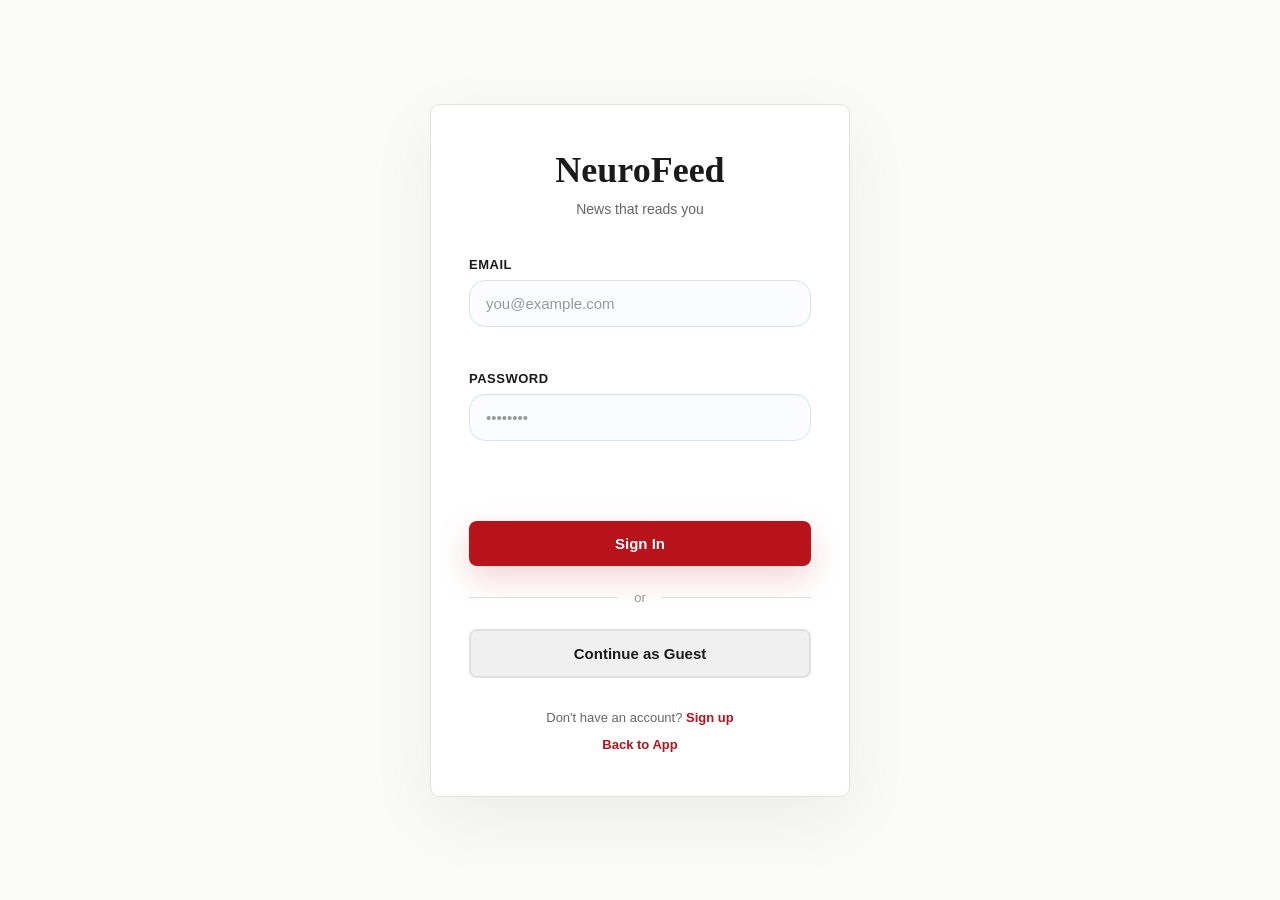
==== final/frontend/index.html @ 17c250f6 "Add Render + Netlify split deployment support The frontend hardcoded api = "http://localhost:8000", " ====
<!doctype html>
<html lang="en">
  <head>
    <meta charset="UTF-8" />
    <meta name="viewport" content="width=device-width, initial-scale=1.0" />
    <title>NeuroFeed</title>
    <link rel="preconnect" href="https://fonts.googleapis.com" />
    <link rel="preconnect" href="https://fonts.gstatic.com" crossorigin />
    <link href="https://fonts.googleapis.com/css2?family=Source+Serif+4:opsz,wght@8..60,400;8..60,600;8..60,700;8..60,900&family=Source+Sans+3:wght@400;500;600;700&display=swap" rel="stylesheet" />
    <link rel="stylesheet" href="styles.css" />
  </head>
  <body>
    <main class="shell">

      <!-- ░░ ONBOARDING ░░ -->
      <section class="panel onboarding" id="onboarding">
        <div class="ob-hero">
          <p class="ob-kicker">NeuroFeed</p>
          <h1>News that reads <em>you</em>.</h1>
          <p class="lede">Your feed adapts after every article you read — shaped quietly by attention, mood, time of day and location.</p>
        </div>

        <form id="onboardForm" class="form">
          <div class="form-section-label">Identity</div>
          <label>
            User ID
            <input name="user_id" placeholder="Leave blank to auto-generate" list="userOptions" />
            <datalist id="userOptions"></datalist>
          </label>

          <div class="form-section-label">Interests</div>
          <div id="interestOptions" class="checkbox-grid"></div>

          <div class="form-section-label">Context</div>
          <div class="grid-2">
            <label>
              Mood
              <input name="mood" placeholder="focused, curious…" value="curious" />
            </label>
            <label>
              Minutes available
              <input name="time_available" type="number" value="12" min="1" max="120" />
            </label>
          </div>
          <div class="grid-2">
            <label>
              Time of day
              <select name="time_of_day">
                <option>morning</option>
                <option>afternoon</option>
                <option>evening</option>
                <option>late_night</option>
              </select>
            </label>
            <label>
              Location
              <input name="location" value="India" />
            </label>
          </div>

          <div class="form-section-label">Tuning</div>
          <label>
            Exploration preference
            <div class="slider-row">
              <span class="slider-lo">Focused</span>
              <input name="exploration_preference" type="range" min="0" max="1" step="0.05" value="0.25" />
              <span class="slider-hi">Exploratory</span>
            </div>
          </label>
          <label>
            Sample click category
            <input name="sample_click" placeholder="technology" value="technology" />
          </label>

          <button type="submit" class="btn-primary btn-lg">Open my feed →</button>
        </form>
      </section>

      <!-- ░░ FEED ░░ -->
      <section class="feed hidden" id="feed">

        <!-- MASTHEAD -->
        <header class="masthead">
          <div class="masthead-row">
            <span class="wordmark">NeuroFeed</span>
            <div class="user-menu" id="userMenu">
              <button class="btn-user" id="userMenuBtn" type="button">
                <span id="userEmail">User</span>
              </button>
              <div class="menu-dropdown" id="menuDropdown" style="display: none;">
                <a href="#" id="settingsLink" class="menu-item">Settings</a>
                <a href="#" id="logoutLink" class="menu-item">Logout</a>
              </div>
            </div>
          </div>
          <div class="masthead-rule"></div>
        </header>

        <!-- TRENDING NOW -->
        <section class="trending-section hidden" id="trendingSection">
          <div class="trending-head">
            <h2>Trending Now</h2>
          </div>
          <div class="trending-row" id="trendingRow"></div>
        </section>

        <!-- HERO ARTICLE -->
        <article class="hero-article" id="card">
          <div class="hero-visual" id="heroVisual">
            <span class="live-badge"><span class="live-dot"></span>LIVE</span>
            <span class="hero-cat-watermark" id="heroWatermark">News</span>
          </div>

          <span id="category" class="chip-category">Category</span>
          <h1 id="headline">Ready when you are.</h1>

          <div class="byline-row">
            <span class="byline">NEUROFEED DESK</span>
            <span class="byline-sep">·</span>
            <span id="readTimer" class="byline-timer">just now</span>
          </div>

          <p id="abstract">Open your feed to get your first recommendation.</p>
          <a id="url" href="#" target="_blank" rel="noreferrer" class="read-link hidden">Read full article ↗</a>

          <!-- Inline poll — appears after a while if attention drops -->
          <div id="pollPrompt" class="poll hidden">
            <p>Still with <strong>&ldquo;<span id="pollArticleName">this article</span>&rdquo;</strong>?</p>
            <div class="poll-btns">
              <button id="pollYes" class="btn-ghost">Yes</button>
              <button id="pollNo" class="btn-ghost">No</button>
            </div>
          </div>

          <div class="actions-row">
            <button id="skipBtn" class="action-link">Not interested</button>
            <span class="action-sep">·</span>
            <button id="likeBtn" class="action-link action-like">Useful</button>
            <span class="action-sep">·</span>
            <button id="nextBtn" class="action-link">Next article →</button>
          </div>
        </article>

        <!-- LIVE UPDATES -->
        <section class="updates-section">
          <div class="updates-head">
            <span class="live-dot small"></span>
            <h2>Live Updates</h2>
          </div>
          <ol id="queueList" class="updates-list"></ol>
        </section>

      </section>

      <!-- Thin top-edge progress bar while a new batch of recommendations loads -->
      <div class="loading-bar" id="loadingBar"></div>

      <!-- Toasts (like/dislike confirmation, settings saved, errors) -->
      <div class="toast-stack" id="toastStack"></div>

      <!-- SETTINGS DRAWER -->
      <div class="settings-overlay hidden" id="settingsOverlay"></div>
      <aside class="settings-panel hidden" id="settingsPanel">
        <div class="settings-head">
          <h3>Settings</h3>
          <button class="settings-close" id="settingsClose" type="button" aria-label="Close settings">&times;</button>
        </div>
        <div class="settings-body">
          <div class="form-section-label">Interests</div>
          <div id="settingsInterestOptions" class="checkbox-grid"></div>

          <div class="form-section-label">Context</div>
          <label>
            Mood
            <input id="settingsMood" type="text" placeholder="curious, focused…" />
          </label>
          <label>
            Location
            <input id="settingsLocation" type="text" placeholder="India" />
          </label>

          <div class="form-section-label">Tuning</div>
          <label>
            Exploration preference
            <div class="slider-row">
              <span class="slider-lo">Focused</span>
              <input id="settingsExploration" type="range" min="0" max="1" step="0.05" value="0.25" />
              <span class="slider-hi">Exploratory</span>
            </div>
          </label>

          <div class="form-section-label">Privacy</div>
          <label class="toggle-row">
            <span>Attention tracking (camera)</span>
            <input id="settingsAttentionToggle" type="checkbox" class="toggle-input" />
          </label>
          <p class="settings-hint">Uses your webcam locally to gauge reading attention — nothing is recorded or uploaded, only a live score feeds your recommendations.</p>

          <button id="settingsSave" class="btn-primary btn-lg" type="button">Save settings</button>
        </div>
      </aside>

    </main>

    <script src="config.js"></script>
    <script src="app.js"></script>
  </body>
</html>
---- final/frontend/styles.css ----
/* ── Variables ─────────────────────────────────────────────── */
:root {
  --bg:        #ffffff;
  --paper:     #fafaf8;
  --border:    #e3e1db;
  --border2:   #d2cfc6;

  --red:       #b8121a;
  --red-dim:   #b8121a14;

  --ink:       #1a1a1a;
  --ink2:      #4a4a46;
  --muted:     #8a8880;

  --r-sm: 4px;
  --r-md: 8px;

  --serif: 'Source Serif 4', Georgia, 'Times New Roman', serif;
  --sans:  'Source Sans 3', -apple-system, BlinkMacSystemFont, 'Segoe UI', sans-serif;
}

/* ── Reset ─────────────────────────────────────────────────── */
*, *::before, *::after { box-sizing: border-box; margin: 0; padding: 0; }

html { scroll-behavior: smooth; }

body {
  min-height: 100vh;
  background: var(--bg);
  color: var(--ink);
  font-family: var(--sans);
  font-size: 15px;
  line-height: 1.6;
  -webkit-font-smoothing: antialiased;
}

.hidden { display: none !important; }

/* ── Shell ─────────────────────────────────────────────────── */
.shell {
  width: min(760px, calc(100% - 32px));
  margin: 0 auto;
  padding: 28px 0 80px;
}

/* ── ONBOARDING ────────────────────────────────────────────── */
.onboarding {
  display: flex;
  flex-direction: column;
  gap: 32px;
  padding-top: 24px;
}

.ob-kicker {
  font-family: var(--sans);
  font-size: 0.75rem;
  font-weight: 700;
  text-transform: uppercase;
  letter-spacing: 0.14em;
  color: var(--red);
  margin-bottom: 10px;
}

.ob-hero h1 {
  font-family: var(--serif);
  font-size: clamp(2rem, 6vw, 2.9rem);
  font-weight: 700;
  line-height: 1.12;
  color: var(--ink);
  letter-spacing: -0.01em;
}

.ob-hero h1 em { font-style: italic; color: var(--red); }

.lede {
  color: var(--ink2);
  font-family: var(--serif);
  font-size: 1.05rem;
  line-height: 1.6;
  max-width: 46ch;
  margin-top: 12px;
}

/* ── Form ──────────────────────────────────────────────────── */
.form {
  background: var(--paper);
  border: 1px solid var(--border);
  border-radius: var(--r-md);
  padding: 26px;
  display: flex;
  flex-direction: column;
  gap: 14px;
}

.form-section-label {
  font-size: 0.68rem;
  font-weight: 700;
  text-transform: uppercase;
  letter-spacing: 0.1em;
  color: var(--muted);
  padding-top: 8px;
  border-top: 1px solid var(--border);
  margin-top: 4px;
}

.form-section-label:first-child {
  border-top: none;
  margin-top: 0;
  padding-top: 0;
}

label {
  display: flex;
  flex-direction: column;
  gap: 6px;
  font-size: 0.82rem;
  font-weight: 600;
  color: var(--ink2);
}

input, select {
  width: 100%;
  background: #fff;
  border: 1px solid var(--border2);
  border-radius: var(--r-sm);
  padding: 10px 12px;
  color: var(--ink);
  font: inherit;
  font-size: 0.9rem;
  transition: border-color 160ms;
  outline: none;
}

input:focus, select:focus { border-color: var(--red); }
input::placeholder { color: var(--muted); }

.checkbox-grid {
  display: grid;
  grid-template-columns: repeat(2, 1fr);
  gap: 8px;
}

.checkbox-item {
  display: flex;
  align-items: center;
  gap: 8px;
  padding: 8px 11px;
  background: #fff;
  border: 1px solid var(--border2);
  border-radius: var(--r-sm);
  font-size: 0.85rem;
  color: var(--ink2);
  cursor: pointer;
  transition: border-color 140ms, color 140ms;
}

.checkbox-item:hover { border-color: var(--red); color: var(--ink); }
.checkbox-item input[type="checkbox"] { width: auto; accent-color: var(--red); }

.grid-2 { display: grid; grid-template-columns: repeat(2, 1fr); gap: 12px; }

.slider-row { display: flex; align-items: center; gap: 10px; }
.slider-lo, .slider-hi { font-size: 0.75rem; color: var(--muted); white-space: nowrap; }
input[type="range"] { flex: 1; accent-color: var(--red); padding: 0; height: 4px; }

/* ── Buttons ───────────────────────────────────────────────── */
button, .btn-primary { cursor: pointer; border: none; font: inherit; font-weight: 700; border-radius: var(--r-sm); transition: filter 120ms ease; }
button:hover { filter: brightness(1.08); }
button:active { filter: brightness(0.94); }

.btn-primary {
  background: var(--red);
  color: #fff;
  padding: 13px 22px;
  font-size: 0.92rem;
  font-weight: 700;
  border-radius: var(--r-sm);
}

.btn-lg { padding: 14px 24px; font-size: 0.98rem; }

.btn-ghost {
  background: #fff;
  border: 1px solid var(--border2);
  color: var(--ink2);
  padding: 7px 16px;
  font-size: 0.82rem;
}
.btn-ghost:hover { border-color: var(--red); color: var(--red); }

/* ── User Menu ─────────────────────────────────────────────── */
.user-menu { position: relative; display: flex; align-items: center; }

.btn-user {
  background: transparent;
  border: 1px solid var(--border2);
  color: var(--ink2);
  padding: 6px 14px;
  font-size: 0.78rem;
  font-weight: 600;
  border-radius: 100px;
  cursor: pointer;
}
.btn-user:hover { border-color: var(--red); color: var(--red); }

.menu-dropdown {
  position: absolute;
  top: 100%;
  right: 0;
  margin-top: 8px;
  background: #fff;
  border: 1px solid var(--border);
  border-radius: var(--r-sm);
  min-width: 140px;
  box-shadow: 0 8px 24px rgba(0,0,0,0.08);
  z-index: 100;
}

.menu-item {
  display: block;
  padding: 10px 16px;
  color: var(--ink2);
  text-decoration: none;
  font-size: 0.85rem;
}
.menu-item:hover { background: var(--paper); color: var(--red); }

/* ── FEED LAYOUT ───────────────────────────────────────────── */
.feed { display: flex; flex-direction: column; gap: 6px; }

/* ── Masthead ──────────────────────────────────────────────── */
.masthead-row {
  display: flex;
  align-items: center;
  justify-content: space-between;
  padding: 4px 0 14px;
}

.wordmark {
  font-family: var(--serif);
  font-weight: 700;
  font-size: 1.5rem;
  letter-spacing: -0.01em;
  color: var(--ink);
}

.masthead-rule {
  height: 3px;
  background: var(--ink);
  margin-bottom: 26px;
}
.masthead-rule::after { content: ""; }

/* ── Hero article ──────────────────────────────────────────── */
.hero-article {
  display: flex;
  flex-direction: column;
  gap: 14px;
  animation: card-in 260ms ease;
}

@keyframes card-in {
  from { opacity: 0; transform: translateY(8px); }
  to   { opacity: 1; transform: translateY(0); }
}

.hero-visual {
  position: relative;
  border-radius: var(--r-md);
  min-height: 220px;
  display: flex;
  align-items: flex-start;
  padding: 16px;
  overflow: hidden;
  background: linear-gradient(135deg, var(--hc1, #2a2a2a), var(--hc2, #4a4a4a));
}

.hero-cat-watermark {
  position: absolute;
  right: 18px;
  bottom: -12px;
  font-family: var(--serif);
  font-weight: 700;
  font-size: 4.2rem;
  color: rgba(255,255,255,0.14);
  text-transform: capitalize;
  line-height: 1;
  pointer-events: none;
  max-width: 90%;
  text-align: right;
}

.live-badge {
  display: inline-flex;
  align-items: center;
  gap: 6px;
  background: var(--red);
  color: #fff;
  font-size: 0.72rem;
  font-weight: 800;
  letter-spacing: 0.06em;
  padding: 4px 10px 4px 8px;
  border-radius: 3px;
}

.live-dot {
  width: 6px;
  height: 6px;
  border-radius: 50%;
  background: #fff;
  animation: pulse-dot 1.4s ease infinite;
}

.live-dot.small { width: 8px; height: 8px; background: var(--red); animation: pulse-dot 1.4s ease infinite; }

@keyframes pulse-dot { 0%, 100% { opacity: 1; } 50% { opacity: 0.35; } }

.chip-category {
  display: inline-block;
  font-size: 0.72rem;
  font-weight: 700;
  text-transform: uppercase;
  letter-spacing: 0.06em;
  color: var(--red);
  width: fit-content;
}

#headline {
  font-family: var(--serif);
  font-size: clamp(1.6rem, 4.2vw, 2.35rem);
  font-weight: 700;
  line-height: 1.14;
  letter-spacing: -0.01em;
  color: var(--ink);
}

.byline-row {
  display: flex;
  align-items: center;
  gap: 8px;
  font-size: 0.74rem;
  color: var(--muted);
}

.byline { font-weight: 700; letter-spacing: 0.04em; color: var(--ink2); }
.byline-sep { color: var(--border2); }

#abstract {
  color: var(--ink2);
  font-family: var(--serif);
  line-height: 1.7;
  font-size: 1.02rem;
}

.read-link {
  color: var(--red);
  font-weight: 600;
  font-size: 0.85rem;
  text-decoration: none;
  width: fit-content;
}
.read-link:hover { text-decoration: underline; }

/* ── Actions row ───────────────────────────────────────────── */
.actions-row {
  display: flex;
  align-items: center;
  gap: 10px;
  padding-top: 6px;
  border-top: 1px solid var(--border);
  margin-top: 6px;
}

.action-link {
  background: none;
  border: none;
  padding: 10px 2px;
  font-family: var(--sans);
  font-size: 0.85rem;
  font-weight: 700;
  color: var(--ink2);
}
.action-link:hover { color: var(--red); filter: none; }
.action-like { color: var(--red); }
.action-sep { color: var(--border2); }

/* ── Poll (inline, understated) ───────────────────────────── */
.poll {
  background: var(--paper);
  border: 1px solid var(--border);
  border-left: 3px solid var(--red);
  border-radius: var(--r-sm);
  padding: 12px 16px;
  display: flex;
  align-items: center;
  justify-content: space-between;
  gap: 14px;
  flex-wrap: wrap;
}

.poll p { color: var(--ink2); font-size: 0.88rem; margin: 0; }
.poll-btns { display: flex; gap: 8px; }

/* ── Live Updates ──────────────────────────────────────────── */
.updates-section {
  margin-top: 30px;
  padding-top: 18px;
  border-top: 3px solid var(--ink);
}

.updates-head {
  display: flex;
  align-items: center;
  gap: 8px;
  margin-bottom: 4px;
}

.updates-head h2 {
  font-family: var(--serif);
  font-size: 1.15rem;
  font-weight: 700;
  color: var(--red);
}

.updates-list {
  list-style: none;
  padding-left: 0;
}

.updates-list li {
  display: flex;
  gap: 10px;
  padding: 14px 0;
  border-top: 1px solid var(--border);
  cursor: pointer;
  transition: background 120ms;
}

.updates-list li:hover { background: var(--red-dim); }

.updates-list li.active .update-headline { color: var(--red); }

.update-cat {
  flex-shrink: 0;
  font-size: 0.68rem;
  font-weight: 700;
  text-transform: uppercase;
  letter-spacing: 0.05em;
  color: var(--muted);
  width: 84px;
  padding-top: 2px;
}

.update-headline {
  font-size: 0.92rem;
  font-weight: 600;
  color: var(--ink);
  line-height: 1.4;
}

/* ── Card transition (slide out old / slide in new) ─────────── */
.hero-article {
  transition: opacity 200ms ease, transform 200ms ease;
}
.hero-article.card-slide-out {
  opacity: 0;
  transform: translateX(-24px);
}
.hero-article.card-slide-in {
  opacity: 0;
  transform: translateX(24px);
  transition: none;
}

/* ── Trending Now ──────────────────────────────────────────── */
.trending-section {
  margin-bottom: 22px;
}

.trending-head {
  margin-bottom: 10px;
}

.trending-head h2 {
  font-family: var(--serif);
  font-size: 0.95rem;
  font-weight: 700;
  text-transform: uppercase;
  letter-spacing: 0.08em;
  color: var(--ink2);
}

.trending-row {
  display: flex;
  gap: 12px;
  overflow-x: auto;
  padding-bottom: 4px;
  scroll-snap-type: x proximity;
}

.trending-card {
  flex: 0 0 auto;
  scroll-snap-align: start;
  width: 200px;
  background: var(--paper);
  border: 1px solid var(--border);
  border-radius: var(--r-sm);
  padding: 12px 14px;
  display: flex;
  flex-direction: column;
  gap: 6px;
  cursor: pointer;
  text-decoration: none;
  color: inherit;
  transition: border-color 140ms, transform 140ms;
}

.trending-card:hover {
  border-color: var(--red);
  transform: translateY(-2px);
}

.trending-card-cat {
  font-size: 0.64rem;
  font-weight: 700;
  text-transform: uppercase;
  letter-spacing: 0.06em;
  color: var(--red);
}

.trending-card-headline {
  font-size: 0.82rem;
  font-weight: 600;
  line-height: 1.35;
  color: var(--ink);
  display: -webkit-box;
  -webkit-line-clamp: 3;
  -webkit-box-orient: vertical;
  overflow: hidden;
}

/* ── Loading bar ───────────────────────────────────────────── */
.loading-bar {
  position: fixed;
  top: 0;
  left: 0;
  height: 3px;
  width: 0%;
  background: var(--red);
  z-index: 1000;
  opacity: 0;
  transition: width 320ms ease, opacity 200ms ease;
}

.loading-bar.active {
  width: 70%;
  opacity: 1;
}

.loading-bar.done {
  width: 100%;
  opacity: 0;
}

/* ── Toasts ────────────────────────────────────────────────── */
.toast-stack {
  position: fixed;
  bottom: 20px;
  right: 20px;
  display: flex;
  flex-direction: column;
  gap: 8px;
  z-index: 1000;
  max-width: min(320px, calc(100vw - 40px));
}

.toast {
  background: var(--ink);
  color: #fff;
  padding: 12px 16px;
  border-radius: var(--r-sm);
  font-size: 0.85rem;
  font-weight: 600;
  box-shadow: 0 8px 24px rgba(0,0,0,0.18);
  animation: toast-in 220ms ease;
  border-left: 3px solid var(--red);
}

.toast.toast-success { border-left-color: #2f9e5c; }
.toast.toast-error { border-left-color: #d94a4a; }

.toast.toast-out {
  animation: toast-out 200ms ease forwards;
}

@keyframes toast-in {
  from { opacity: 0; transform: translateY(8px); }
  to   { opacity: 1; transform: translateY(0); }
}

@keyframes toast-out {
  from { opacity: 1; transform: translateY(0); }
  to   { opacity: 0; transform: translateY(8px); }
}

/* ── Settings drawer ───────────────────────────────────────── */
.settings-overlay {
  position: fixed;
  inset: 0;
  background: rgba(20, 18, 16, 0.4);
  z-index: 900;
  animation: overlay-in 180ms ease;
}

@keyframes overlay-in {
  from { opacity: 0; }
  to   { opacity: 1; }
}

.settings-panel {
  position: fixed;
  top: 0;
  right: 0;
  bottom: 0;
  width: min(380px, 100vw);
  background: #fff;
  border-left: 1px solid var(--border);
  z-index: 901;
  display: flex;
  flex-direction: column;
  box-shadow: -12px 0 40px rgba(0,0,0,0.12);
  animation: panel-in 220ms ease;
}

@keyframes panel-in {
  from { transform: translateX(100%); }
  to   { transform: translateX(0); }
}

.settings-head {
  display: flex;
  align-items: center;
  justify-content: space-between;
  padding: 18px 20px;
  border-bottom: 1px solid var(--border);
}

.settings-head h3 {
  font-family: var(--serif);
  font-size: 1.2rem;
  font-weight: 700;
}

.settings-close {
  background: none;
  border: none;
  font-size: 1.4rem;
  line-height: 1;
  color: var(--muted);
  padding: 4px 8px;
}
.settings-close:hover { color: var(--red); }

.settings-body {
  padding: 20px;
  display: flex;
  flex-direction: column;
  gap: 14px;
  overflow-y: auto;
}

.settings-hint {
  font-size: 0.76rem;
  color: var(--muted);
  line-height: 1.5;
  margin-top: -6px;
}

.toggle-row {
  flex-direction: row !important;
  align-items: center;
  justify-content: space-between;
  gap: 12px;
}

.toggle-input {
  appearance: none;
  width: 38px;
  height: 22px;
  border-radius: 100px;
  background: var(--border2);
  position: relative;
  cursor: pointer;
  flex-shrink: 0;
  transition: background 160ms;
}

.toggle-input::after {
  content: "";
  position: absolute;
  top: 2px;
  left: 2px;
  width: 18px;
  height: 18px;
  border-radius: 50%;
  background: #fff;
  transition: transform 160ms;
  box-shadow: 0 1px 3px rgba(0,0,0,0.3);
}

.toggle-input:checked {
  background: var(--red);
}
.toggle-input:checked::after {
  transform: translateX(16px);
}

/* ── Scrollbar ─────────────────────────────────────────────── */
::-webkit-scrollbar { width: 8px; }
::-webkit-scrollbar-track { background: var(--bg); }
::-webkit-scrollbar-thumb { background: var(--border2); border-radius: 4px; }

/* ── Responsive ────────────────────────────────────────────── */
@media (max-width: 540px) {
  .grid-2 { grid-template-columns: 1fr; }
  .checkbox-grid { grid-template-columns: 1fr; }
  .update-cat { width: 64px; }
  .trending-card { width: 160px; }
  .settings-panel { width: 100vw; }
}
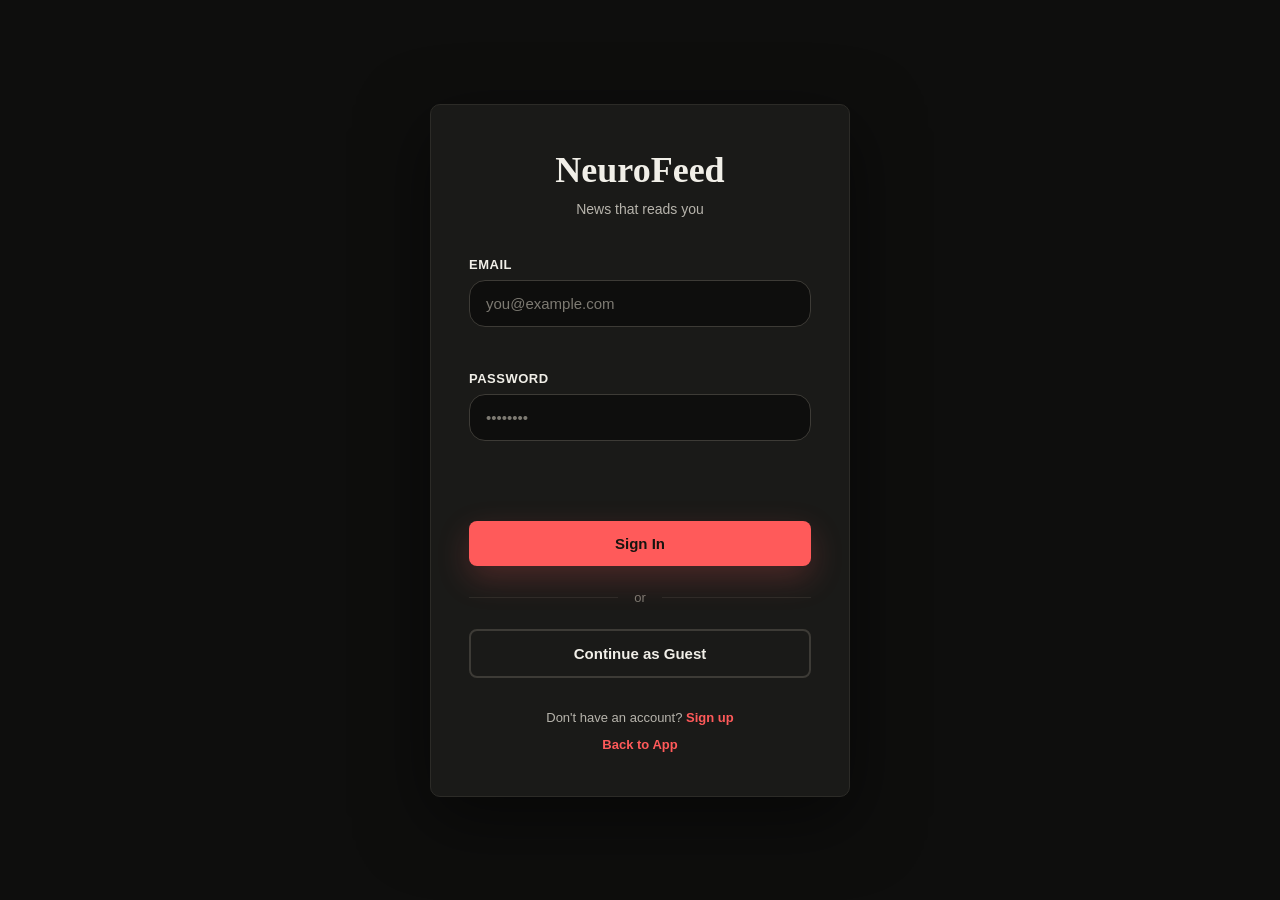
==== commit 7977a858: "Fix dead feedback buttons, cut perceived latency, dark theme, animation The "Not interested / Useful" ====
--- a/final/frontend/index.html
+++ b/final/frontend/index.html
@@ -3,6 +3,7 @@
   <head>
     <meta charset="UTF-8" />
     <meta name="viewport" content="width=device-width, initial-scale=1.0" />
+    <meta name="theme-color" content="#0e0e0d" />
     <title>NeuroFeed</title>
     <link rel="preconnect" href="https://fonts.googleapis.com" />
     <link rel="preconnect" href="https://fonts.gstatic.com" crossorigin />
@@ -96,6 +97,22 @@
           <div class="masthead-rule"></div>
         </header>
 
+        <!-- MOOD BAR — tunes recommendations to how the user feels right now -->
+        <section class="mood-bar">
+          <span class="mood-bar-label">Feeling</span>
+          <div class="mood-chips" id="moodChips"></div>
+          <span class="mood-tuned hidden" id="moodTuned"></span>
+        </section>
+
+        <!-- LIVE NEWS — real articles via NewsAPI.org, opens the original source -->
+        <section class="live-news-section hidden" id="liveNewsSection">
+          <div class="live-news-head">
+            <span class="live-dot small"></span>
+            <h2>Live News</h2>
+          </div>
+          <div class="live-news-row" id="liveNewsRow"></div>
+        </section>
+
         <!-- TRENDING NOW -->
         <section class="trending-section hidden" id="trendingSection">
           <div class="trending-head">
@@ -133,11 +150,11 @@
           </div>
 
           <div class="actions-row">
-            <button id="skipBtn" class="action-link">Not interested</button>
+            <button id="skipBtn" class="action-link" title="Shortcut: D">Not interested <kbd>D</kbd></button>
             <span class="action-sep">·</span>
-            <button id="likeBtn" class="action-link action-like">Useful</button>
+            <button id="likeBtn" class="action-link action-like" title="Shortcut: L">Useful <kbd>L</kbd></button>
             <span class="action-sep">·</span>
-            <button id="nextBtn" class="action-link">Next article →</button>
+            <button id="nextBtn" class="action-link" title="Shortcut: N">Next article → <kbd>N</kbd></button>
           </div>
         </article>
 
--- a/final/frontend/styles.css
+++ b/final/frontend/styles.css
@@ -1,16 +1,26 @@
 /* ── Variables ─────────────────────────────────────────────── */
+/* Dark editorial theme — a broadsheet look, inverted: near-black page,
+   warm off-white "ink" text, the same masthead red as an accent. --paper
+   is the raised-surface color (cards, inputs, panels) one step lighter
+   than --bg, so layering still reads even without the light theme's
+   drop-shadow-heavy depth cues. */
 :root {
-  --bg:        #ffffff;
-  --paper:     #fafaf8;
-  --border:    #e3e1db;
-  --border2:   #d2cfc6;
-
-  --red:       #b8121a;
-  --red-dim:   #b8121a14;
-
-  --ink:       #1a1a1a;
-  --ink2:      #4a4a46;
-  --muted:     #8a8880;
+  --bg:        #0e0e0d;
+  --paper:     #1a1a18;
+  --border:    #2c2b27;
+  --border2:   #3d3b36;
+
+  --red:       #ff5a5a;
+  --red-dim:   #ff5a5a1f;
+
+  --ink:       #f1efe8;
+  --ink2:      #b7b4ac;
+  --muted:     #7d7a72;
+
+  /* Toasts are a floating dark chip regardless of theme (they used to
+     piggyback on --ink for that in the light theme, but --ink is now
+     itself light — this keeps toasts a fixed dark surface either way). */
+  --toast-bg:  #232320;
 
   --r-sm: 4px;
   --r-md: 8px;
@@ -120,7 +130,9 @@
 
 input, select {
   width: 100%;
-  background: #fff;
+  /* One step darker than the surrounding .form's --paper — an inset
+     look (vs. a raised one) reads better for text inputs in dark UIs. */
+  background: var(--bg);
   border: 1px solid var(--border2);
   border-radius: var(--r-sm);
   padding: 10px 12px;
@@ -145,7 +157,7 @@
   align-items: center;
   gap: 8px;
   padding: 8px 11px;
-  background: #fff;
+  background: var(--bg);
   border: 1px solid var(--border2);
   border-radius: var(--r-sm);
   font-size: 0.85rem;
@@ -164,13 +176,23 @@
 input[type="range"] { flex: 1; accent-color: var(--red); padding: 0; height: 4px; }
 
 /* ── Buttons ───────────────────────────────────────────────── */
-button, .btn-primary { cursor: pointer; border: none; font: inherit; font-weight: 700; border-radius: var(--r-sm); transition: filter 120ms ease; }
+button, .btn-primary {
+  cursor: pointer;
+  border: none;
+  font: inherit;
+  font-weight: 700;
+  border-radius: var(--r-sm);
+  transition: filter 120ms ease, transform 120ms cubic-bezier(0.34, 1.56, 0.64, 1);
+}
 button:hover { filter: brightness(1.08); }
-button:active { filter: brightness(0.94); }
+button:active { filter: brightness(0.9); transform: scale(0.96); }
 
 .btn-primary {
   background: var(--red);
-  color: #fff;
+  /* --red is tuned bright for text-on-dark-bg legibility elsewhere in
+     this theme, which means white text on top of it as a *background*
+     falls short of WCAG AA (~3:1) — near-black reads much better here. */
+  color: #17140f;
   padding: 13px 22px;
   font-size: 0.92rem;
   font-weight: 700;
@@ -180,7 +202,7 @@
 .btn-lg { padding: 14px 24px; font-size: 0.98rem; }
 
 .btn-ghost {
-  background: #fff;
+  background: var(--paper);
   border: 1px solid var(--border2);
   color: var(--ink2);
   padding: 7px 16px;
@@ -208,11 +230,11 @@
   top: 100%;
   right: 0;
   margin-top: 8px;
-  background: #fff;
+  background: var(--paper);
   border: 1px solid var(--border);
   border-radius: var(--r-sm);
   min-width: 140px;
-  box-shadow: 0 8px 24px rgba(0,0,0,0.08);
+  box-shadow: 0 8px 24px rgba(0,0,0,0.35);
   z-index: 100;
 }
 
@@ -250,6 +272,58 @@
   margin-bottom: 26px;
 }
 .masthead-rule::after { content: ""; }
+
+/* ── Mood bar ──────────────────────────────────────────────── */
+.mood-bar {
+  display: flex;
+  align-items: center;
+  gap: 10px;
+  margin-bottom: 22px;
+  flex-wrap: wrap;
+}
+
+.mood-bar-label {
+  font-size: 0.72rem;
+  font-weight: 700;
+  text-transform: uppercase;
+  letter-spacing: 0.08em;
+  color: var(--muted);
+  flex-shrink: 0;
+}
+
+.mood-chips {
+  display: flex;
+  gap: 6px;
+  flex-wrap: wrap;
+}
+
+.mood-chip {
+  display: inline-flex;
+  align-items: center;
+  gap: 5px;
+  background: transparent;
+  border: 1px solid var(--border2);
+  color: var(--ink2);
+  padding: 5px 11px;
+  font-size: 0.78rem;
+  font-family: var(--sans);
+  border-radius: 100px;
+  cursor: pointer;
+  transition: border-color 120ms ease, color 120ms ease, background 120ms ease,
+              transform 120ms cubic-bezier(0.34, 1.56, 0.64, 1);
+}
+.mood-chip:hover { border-color: var(--red); color: var(--red); }
+.mood-chip.active {
+  background: var(--red);
+  border-color: var(--red);
+  color: #17140f;
+}
+
+.mood-tuned {
+  font-size: 0.76rem;
+  color: var(--muted);
+  font-style: italic;
+}
 
 /* ── Hero article ──────────────────────────────────────────── */
 .hero-article {
@@ -295,7 +369,7 @@
   align-items: center;
   gap: 6px;
   background: var(--red);
-  color: #fff;
+  color: #17140f;
   font-size: 0.72rem;
   font-weight: 800;
   letter-spacing: 0.06em;
@@ -383,6 +457,20 @@
 .action-link:hover { color: var(--red); filter: none; }
 .action-like { color: var(--red); }
 .action-sep { color: var(--border2); }
+
+.action-link kbd {
+  display: inline-block;
+  margin-left: 4px;
+  font-family: var(--sans);
+  font-size: 0.66rem;
+  font-weight: 700;
+  color: var(--muted);
+  border: 1px solid var(--border2);
+  border-radius: 3px;
+  padding: 1px 5px;
+  vertical-align: middle;
+}
+.action-link:hover kbd { color: var(--red); border-color: var(--red); }
 
 /* ── Poll (inline, understated) ───────────────────────────── */
 .poll {
@@ -433,10 +521,11 @@
   padding: 14px 0;
   border-top: 1px solid var(--border);
   cursor: pointer;
-  transition: background 120ms;
+  transition: background 120ms, transform 120ms cubic-bezier(0.34, 1.56, 0.64, 1);
 }
 
 .updates-list li:hover { background: var(--red-dim); }
+.updates-list li:active { transform: scale(0.985); }
 
 .updates-list li.active .update-headline { color: var(--red); }
 
@@ -460,16 +549,28 @@
 
 /* ── Card transition (slide out old / slide in new) ─────────── */
 .hero-article {
-  transition: opacity 200ms ease, transform 200ms ease;
+  transition: opacity 280ms cubic-bezier(0.22, 1, 0.36, 1),
+              transform 280ms cubic-bezier(0.22, 1, 0.36, 1);
 }
 .hero-article.card-slide-out {
   opacity: 0;
-  transform: translateX(-24px);
+  transform: translateX(-48px) scale(0.97);
 }
 .hero-article.card-slide-in {
   opacity: 0;
-  transform: translateX(24px);
+  transform: translateX(48px) scale(0.97);
   transition: none;
+}
+
+/* A brief red glow around the hero visual when a new card lands — a
+   clear "something just changed" cue, whether the change came from a
+   manual click or an automatic attention-driven skip. */
+.hero-visual.card-flash {
+  animation: hero-flash 650ms ease-out;
+}
+@keyframes hero-flash {
+  0%   { box-shadow: 0 0 0 3px var(--red), 0 0 28px 4px var(--red-dim); }
+  100% { box-shadow: 0 0 0 3px transparent, 0 0 28px 4px transparent; }
 }
 
 /* ── Trending Now ──────────────────────────────────────────── */
@@ -519,6 +620,7 @@
   border-color: var(--red);
   transform: translateY(-2px);
 }
+.trending-card:active { transform: translateY(-2px) scale(0.97); }
 
 .trending-card-cat {
   font-size: 0.64rem;
@@ -529,6 +631,84 @@
 }
 
 .trending-card-headline {
+  font-size: 0.82rem;
+  font-weight: 600;
+  line-height: 1.35;
+  color: var(--ink);
+  display: -webkit-box;
+  -webkit-line-clamp: 3;
+  -webkit-box-orient: vertical;
+  overflow: hidden;
+}
+
+/* ── Live News (real articles via NewsAPI.org, live_news.py) ────── */
+.live-news-section { margin-bottom: 22px; }
+
+.live-news-head {
+  display: flex;
+  align-items: center;
+  gap: 8px;
+  margin-bottom: 10px;
+}
+
+.live-news-head h2 {
+  font-family: var(--serif);
+  font-size: 0.95rem;
+  font-weight: 700;
+  text-transform: uppercase;
+  letter-spacing: 0.08em;
+  color: var(--ink2);
+}
+
+.live-news-row {
+  display: flex;
+  gap: 12px;
+  overflow-x: auto;
+  padding-bottom: 4px;
+  scroll-snap-type: x proximity;
+}
+
+.live-news-card {
+  flex: 0 0 auto;
+  scroll-snap-align: start;
+  width: 220px;
+  background: var(--paper);
+  border: 1px solid var(--border);
+  border-radius: var(--r-sm);
+  overflow: hidden;
+  display: flex;
+  flex-direction: column;
+  text-decoration: none;
+  color: inherit;
+  transition: border-color 140ms, transform 140ms;
+}
+.live-news-card:hover { border-color: var(--red); transform: translateY(-2px); }
+.live-news-card:active { transform: translateY(-2px) scale(0.97); }
+
+.live-news-img {
+  width: 100%;
+  height: 110px;
+  object-fit: cover;
+  background: var(--border);
+  display: block;
+}
+
+.live-news-body {
+  padding: 10px 12px 12px;
+  display: flex;
+  flex-direction: column;
+  gap: 5px;
+}
+
+.live-news-source {
+  font-size: 0.64rem;
+  font-weight: 700;
+  text-transform: uppercase;
+  letter-spacing: 0.06em;
+  color: var(--red);
+}
+
+.live-news-headline {
   font-size: 0.82rem;
   font-weight: 600;
   line-height: 1.35;
@@ -575,13 +755,13 @@
 }
 
 .toast {
-  background: var(--ink);
+  background: var(--toast-bg);
   color: #fff;
   padding: 12px 16px;
   border-radius: var(--r-sm);
   font-size: 0.85rem;
   font-weight: 600;
-  box-shadow: 0 8px 24px rgba(0,0,0,0.18);
+  box-shadow: 0 8px 24px rgba(0,0,0,0.4);
   animation: toast-in 220ms ease;
   border-left: 3px solid var(--red);
 }
@@ -607,7 +787,7 @@
 .settings-overlay {
   position: fixed;
   inset: 0;
-  background: rgba(20, 18, 16, 0.4);
+  background: rgba(0, 0, 0, 0.6);
   z-index: 900;
   animation: overlay-in 180ms ease;
 }
@@ -623,12 +803,12 @@
   right: 0;
   bottom: 0;
   width: min(380px, 100vw);
-  background: #fff;
+  background: var(--paper);
   border-left: 1px solid var(--border);
   z-index: 901;
   display: flex;
   flex-direction: column;
-  box-shadow: -12px 0 40px rgba(0,0,0,0.12);
+  box-shadow: -12px 0 40px rgba(0,0,0,0.5);
   animation: panel-in 220ms ease;
 }
 
@@ -726,5 +906,6 @@
   .checkbox-grid { grid-template-columns: 1fr; }
   .update-cat { width: 64px; }
   .trending-card { width: 160px; }
+  .live-news-card { width: 160px; }
   .settings-panel { width: 100vw; }
 }
